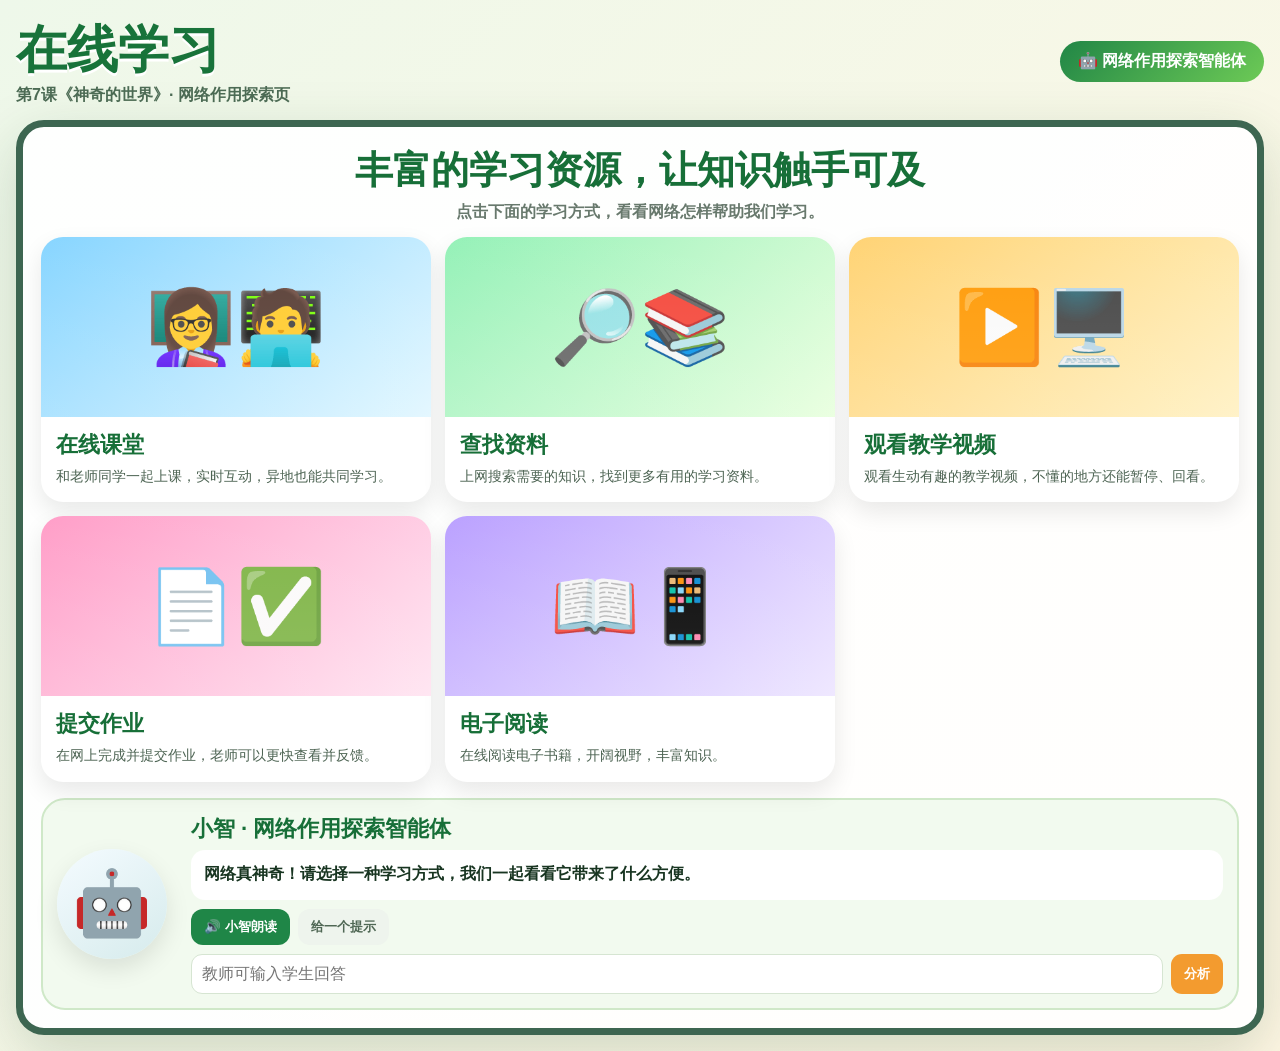
==== online-learning-agent/index.html @ 832bd80d "Add public online learning network exploration agent" ====
<!DOCTYPE html>
<html lang="zh-CN"><head><meta charset="utf-8"><meta name="viewport" content="width=device-width,initial-scale=1"><title>在线学习｜网络作用探索智能体</title><style>
*{box-sizing:border-box}body{margin:0;font-family:"Microsoft YaHei","PingFang SC",sans-serif;background:linear-gradient(135deg,#eef8ea,#fff7e4);color:#183521}.app{max-width:1500px;margin:auto;padding:16px}.head{display:flex;justify-content:space-between;align-items:center;gap:12px;flex-wrap:wrap;margin-bottom:14px}.title{font-size:clamp(30px,4vw,56px);font-weight:900;color:#18733a;text-shadow:0 3px 0 #fff}.badge{padding:10px 18px;border-radius:999px;background:linear-gradient(135deg,#218646,#6dca56);color:#fff;font-weight:900}.board{background:rgba(255,255,255,.94);border:7px solid #3d6651;border-radius:28px;padding:18px;box-shadow:0 20px 60px rgba(22,73,32,.18)}.intro{text-align:center;margin-bottom:14px}.intro h2{margin:0;color:#176f38;font-size:clamp(24px,3vw,42px)}.intro p{margin:6px 0;color:#68796d;font-weight:700}.cards{display:grid;grid-template-columns:repeat(3,minmax(0,1fr));gap:14px}.card{border:0;border-radius:22px;padding:0;overflow:hidden;cursor:pointer;background:white;box-shadow:0 10px 24px rgba(0,0,0,.09);transition:.18s;text-align:left}.card:hover{transform:translateY(-4px)}.pic{height:180px;display:grid;place-items:center;font-size:72px;position:relative}.pic:after{content:"";position:absolute;inset:0;background:linear-gradient(180deg,rgba(255,255,255,.05),rgba(255,255,255,.15))}.c1 .pic{background:linear-gradient(135deg,#81d3ff,#dff6ff)}.c2 .pic{background:linear-gradient(135deg,#8ff0b4,#e7ffdc)}.c3 .pic{background:linear-gradient(135deg,#ffd16e,#fff0bf)}.c4 .pic{background:linear-gradient(135deg,#ff99c5,#ffe2f0)}.c5 .pic{background:linear-gradient(135deg,#b79cff,#ece4ff)}.body{padding:13px 15px 15px}.name{font-size:22px;font-weight:900;color:#176f38}.desc{font-size:14px;line-height:1.6;color:#4d6453;margin-top:5px}.wide{grid-column:span 1}.agent{margin-top:16px;display:grid;grid-template-columns:120px 1fr;gap:14px;align-items:center;background:#f2faef;border:2px solid #cfe8c8;border-radius:24px;padding:14px}.robot{width:110px;height:110px;border-radius:50%;display:grid;place-items:center;background:linear-gradient(145deg,#f4fbff,#d6ebec);font-size:64px;animation:float 2.4s ease-in-out infinite;box-shadow:0 10px 24px rgba(0,0,0,.1)}@keyframes float{50%{transform:translateY(-7px)}}.agent h3{margin:0;color:#176f38;font-size:22px}.speech{margin-top:6px;padding:11px 13px;border-radius:14px;background:#fff;line-height:1.6;font-weight:700;min-height:50px}.actions{display:flex;gap:8px;flex-wrap:wrap;margin-top:9px}.actions button,.modal button{border:0;border-radius:12px;padding:9px 13px;font-weight:900;cursor:pointer;background:#1f8647;color:#fff}.actions .sub{background:#eef4ed;color:#4f6754}.answer{display:flex;gap:8px;margin-top:9px}.answer input{flex:1;min-width:0;border:1px solid #d6e5d2;border-radius:11px;padding:10px;font-size:16px}.answer button{border:0;border-radius:11px;padding:0 13px;background:#f39b2f;color:#fff;font-weight:900;cursor:pointer}.modal{display:none;margin-top:15px;background:#fff;border:2px solid #d8ead3;border-radius:22px;padding:16px}.modal.show{display:block;animation:pop .22s ease}@keyframes pop{from{opacity:0;transform:scale(.97)}to{opacity:1;transform:none}}.modal-head{display:flex;justify-content:space-between;gap:10px;align-items:center}.modal h3{margin:0;color:#176f38;font-size:24px}.visual{height:210px;border-radius:18px;margin:12px 0;display:grid;place-items:center;font-size:88px;background:linear-gradient(135deg,#eef9eb,#fff6da)}.task{padding:12px;border-radius:14px;background:#fff7dc;font-weight:800}.choices{display:grid;grid-template-columns:1fr 1fr;gap:8px;margin-top:10px}.choices button{background:#edf8e9;color:#176f38}.search{display:flex;gap:8px;margin-top:10px}.search input{flex:1;border:1px solid #d5e6d2;border-radius:11px;padding:10px}.result{margin-top:10px;padding:10px;border-radius:12px;background:#eef8ea;font-weight:800;min-height:42px}.bar{height:12px;background:#e3ebe1;border-radius:99px;overflow:hidden;margin-top:10px}.bar i{display:block;height:100%;width:0;background:#55be5d}.bar.play i{animation:prog 6s linear forwards}@keyframes prog{to{width:100%}}@media(max-width:900px){.cards{grid-template-columns:1fr 1fr}.agent{grid-template-columns:90px 1fr}.robot{width:82px;height:82px;font-size:48px}}@media(max-width:560px){.cards{grid-template-columns:1fr}.agent{grid-template-columns:1fr;text-align:center}.robot{margin:auto}.choices{grid-template-columns:1fr}}
</style></head><body><div class="app"><div class="head"><div><div class="title">在线学习</div><div style="font-weight:900;color:#4c6b54">第7课《神奇的世界》· 网络作用探索页</div></div><div class="badge">🤖 网络作用探索智能体</div></div><div class="board"><div class="intro"><h2>丰富的学习资源，让知识触手可及</h2><p>点击下面的学习方式，看看网络怎样帮助我们学习。</p></div><div class="cards">
<button class="card c1" data-task="class"><div class="pic">👩‍🏫🧑‍💻</div><div class="body"><div class="name">在线课堂</div><div class="desc">和老师同学一起上课，实时互动，异地也能共同学习。</div></div></button>
<button class="card c2" data-task="search"><div class="pic">🔎📚</div><div class="body"><div class="name">查找资料</div><div class="desc">上网搜索需要的知识，找到更多有用的学习资料。</div></div></button>
<button class="card c3" data-task="video"><div class="pic">▶️🖥️</div><div class="body"><div class="name">观看教学视频</div><div class="desc">观看生动有趣的教学视频，不懂的地方还能暂停、回看。</div></div></button>
<button class="card c4" data-task="homework"><div class="pic">📄✅</div><div class="body"><div class="name">提交作业</div><div class="desc">在网上完成并提交作业，老师可以更快查看并反馈。</div></div></button>
<button class="card c5" data-task="reading"><div class="pic">📖📱</div><div class="body"><div class="name">电子阅读</div><div class="desc">在线阅读电子书籍，开阔视野，丰富知识。</div></div></button></div>
<div class="agent"><div class="robot">🤖</div><div><h3>小智 · 网络作用探索智能体</h3><div class="speech" id="speech">网络真神奇！请选择一种学习方式，我们一起看看它带来了什么方便。</div><div class="actions"><button id="speak">🔊 小智朗读</button><button class="sub" id="hint">给一个提示</button></div><div class="answer"><input id="answer" placeholder="教师可输入学生回答"><button id="analyze">分析</button></div></div></div>
<div class="modal" id="modal"><div class="modal-head"><h3 id="mTitle">在线课堂</h3><button id="close">关闭</button></div><div class="visual" id="visual">👩‍🏫🧑‍💻</div><div class="task" id="taskText"></div><div id="interactive"></div><div class="result" id="result">请完成小任务。</div></div></div></div>
<script>
(()=>{const modal=document.querySelector('#modal'),title=document.querySelector('#mTitle'),visual=document.querySelector('#visual'),task=document.querySelector('#taskText'),box=document.querySelector('#interactive'),result=document.querySelector('#result'),speech=document.querySelector('#speech');let current='';const data={class:{title:'在线课堂',icon:'👩‍🏫🧑‍💻',say:'在线课堂让我们隔着屏幕也能一起上课、交流。你发现它最大的方便是什么？',task:'判断：下面哪些说法体现了在线课堂的作用？',html:'<div class="choices"><button data-ok="1">实时互动</button><button data-ok="0">只能看不能说</button><button data-ok="1">异地也能一起学习</button><button data-ok="0">必须在同一教室</button></div>'},search:{title:'查找资料',icon:'🔎📚',say:'网络像一座巨大的知识库。输入一个关键词，我来模拟帮你查找资料。',task:'输入一个学习关键词。',html:'<div class="search"><input id="q" placeholder="如：宇宙、动物、科学"><button id="go">搜索</button></div>'},video:{title:'观看教学视频',icon:'▶️🖥️',say:'教学视频可以暂停、回看，帮助我们把不懂的地方再学一遍。',task:'点击播放，观察进度条。',html:'<button id="play">▶ 播放模拟视频</button><div class="bar" id="bar"><i></i></div>'},homework:{title:'提交作业',icon:'📄✅',say:'网络还能帮助我们提交作业，老师也能更快反馈。',task:'模拟提交一次作业。',html:'<button id="submit">提交作业</button>'},reading:{title:'电子阅读',icon:'📖📱',say:'电子阅读让我们随时打开电子书，查阅内容、开阔视野。',task:'点击翻页，体验电子阅读。',html:'<button id="flip">翻到下一页</button>'}};function say(t,voice=false){speech.textContent=t;if(voice&&speechSynthesis){speechSynthesis.cancel();const u=new SpeechSynthesisUtterance(t);u.lang='zh-CN';u.rate=.95;speechSynthesis.speak(u)}}function open(k){current=k;const d=data[k];title.textContent=d.title;visual.textContent=d.icon;task.textContent=d.task;box.innerHTML=d.html;result.textContent='请完成小任务。';modal.classList.add('show');say(d.say);bind(k)}function bind(k){box.querySelectorAll('[data-ok]').forEach(b=>b.onclick=()=>{result.textContent=b.dataset.ok==='1'?'判断正确！请再说说为什么它让学习更方便。':'再想一想：网络学习可以实时互动，也能突破地点限制。'});if(k==='search')box.querySelector('#go').onclick=()=>{const q=box.querySelector('#q').value.trim();result.textContent=q?'已找到：'+q+'·图文资料、'+q+'·学习视频、'+q+'·知识百科。':'请先输入一个关键词。'};if(k==='video')box.querySelector('#play').onclick=()=>{const bar=box.querySelector('#bar');bar.classList.remove('play');void bar.offsetWidth;bar.classList.add('play');result.textContent='模拟播放中：不懂的地方可以暂停、回看。'};if(k==='homework')box.querySelector('#submit').onclick=()=>result.textContent='✓ 提交成功！网络让作业提交更方便，反馈更及时。';if(k==='reading')box.querySelector('#flip').onclick=()=>{visual.textContent='📱📖✨';result.textContent='已翻到下一页！电子阅读能帮助我们阅读更多内容。'}}document.querySelectorAll('[data-task]').forEach(b=>b.onclick=()=>open(b.dataset.task));document.querySelector('#close').onclick=()=>modal.classList.remove('show');document.querySelector('#speak').onclick=()=>say(speech.textContent,true);document.querySelector('#hint').onclick=()=>say('可以从“在线课堂、查找资料、教学视频、提交作业、电子阅读”中选一个具体例子，说清楚它带来的方便。');document.querySelector('#analyze').onclick=()=>{const t=document.querySelector('#answer').value.trim();if(!t)return say('请先输入一条学生回答。');const a=/课堂|资料|搜索|视频|作业|阅读|电子书|网络/.test(t),b=/方便|及时|互动|学习|知识|查找|回看|提交|视野|交流|省时/.test(t);say(a&&b?'回答达标：既有具体功能，也说清了网络带来的学习便利。':a?'已经说出具体功能，再补一句它带来了什么方便。':b?'已经说到作用，再补一个具体功能作为例子。':'可以从五种学习方式中选一个具体例子来说明。')};})();
</script></body></html>
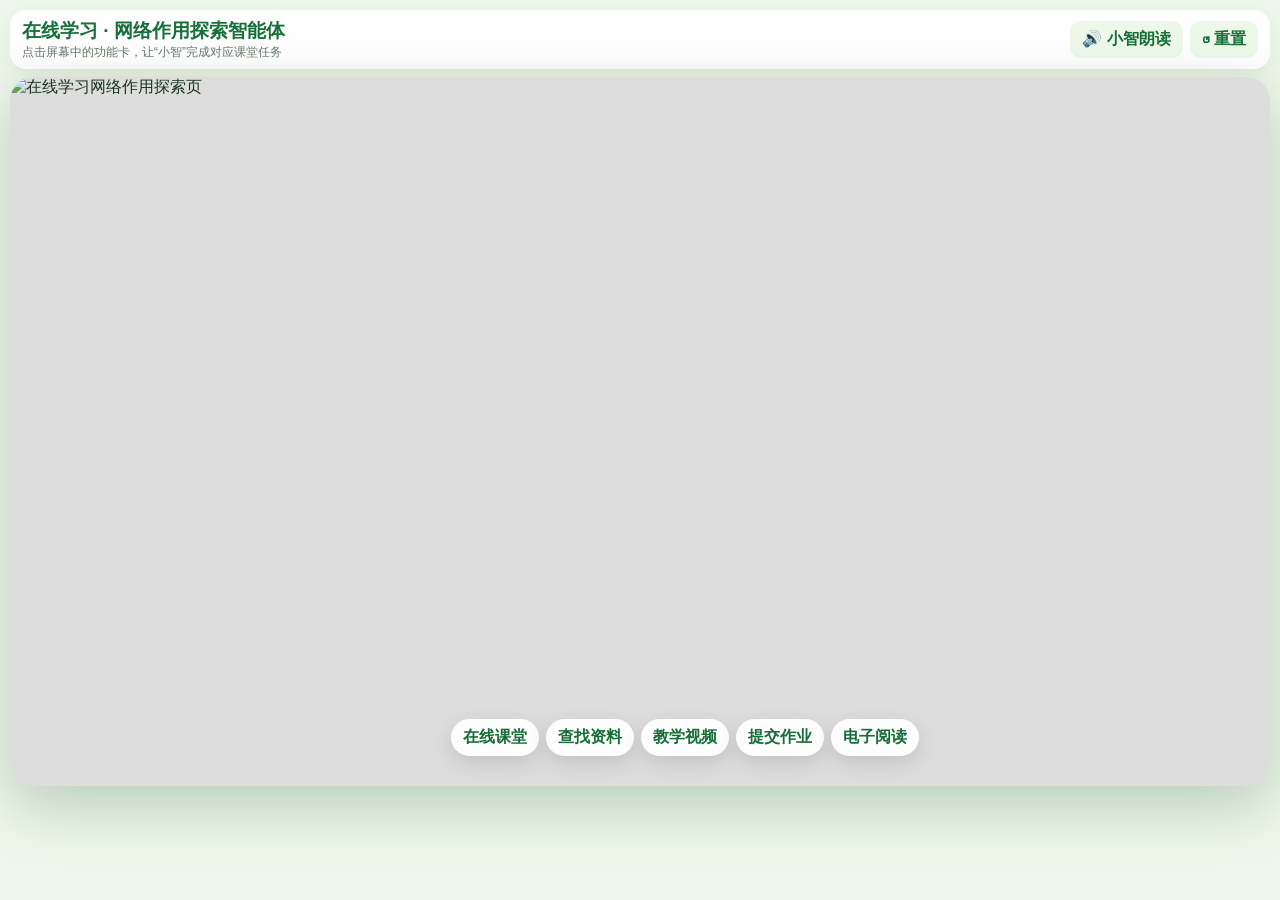
==== commit 61995ebe: "Update online learning agent with embedded images" ====
--- a/online-learning-agent/index.html
+++ b/online-learning-agent/index.html
@@ -1,14 +1,5 @@
-<!DOCTYPE html>
-<html lang="zh-CN"><head><meta charset="utf-8"><meta name="viewport" content="width=device-width,initial-scale=1"><title>在线学习｜网络作用探索智能体</title><style>
-*{box-sizing:border-box}body{margin:0;font-family:"Microsoft YaHei","PingFang SC",sans-serif;background:linear-gradient(135deg,#eef8ea,#fff7e4);color:#183521}.app{max-width:1500px;margin:auto;padding:16px}.head{display:flex;justify-content:space-between;align-items:center;gap:12px;flex-wrap:wrap;margin-bottom:14px}.title{font-size:clamp(30px,4vw,56px);font-weight:900;color:#18733a;text-shadow:0 3px 0 #fff}.badge{padding:10px 18px;border-radius:999px;background:linear-gradient(135deg,#218646,#6dca56);color:#fff;font-weight:900}.board{background:rgba(255,255,255,.94);border:7px solid #3d6651;border-radius:28px;padding:18px;box-shadow:0 20px 60px rgba(22,73,32,.18)}.intro{text-align:center;margin-bottom:14px}.intro h2{margin:0;color:#176f38;font-size:clamp(24px,3vw,42px)}.intro p{margin:6px 0;color:#68796d;font-weight:700}.cards{display:grid;grid-template-columns:repeat(3,minmax(0,1fr));gap:14px}.card{border:0;border-radius:22px;padding:0;overflow:hidden;cursor:pointer;background:white;box-shadow:0 10px 24px rgba(0,0,0,.09);transition:.18s;text-align:left}.card:hover{transform:translateY(-4px)}.pic{height:180px;display:grid;place-items:center;font-size:72px;position:relative}.pic:after{content:"";position:absolute;inset:0;background:linear-gradient(180deg,rgba(255,255,255,.05),rgba(255,255,255,.15))}.c1 .pic{background:linear-gradient(135deg,#81d3ff,#dff6ff)}.c2 .pic{background:linear-gradient(135deg,#8ff0b4,#e7ffdc)}.c3 .pic{background:linear-gradient(135deg,#ffd16e,#fff0bf)}.c4 .pic{background:linear-gradient(135deg,#ff99c5,#ffe2f0)}.c5 .pic{background:linear-gradient(135deg,#b79cff,#ece4ff)}.body{padding:13px 15px 15px}.name{font-size:22px;font-weight:900;color:#176f38}.desc{font-size:14px;line-height:1.6;color:#4d6453;margin-top:5px}.wide{grid-column:span 1}.agent{margin-top:16px;display:grid;grid-template-columns:120px 1fr;gap:14px;align-items:center;background:#f2faef;border:2px solid #cfe8c8;border-radius:24px;padding:14px}.robot{width:110px;height:110px;border-radius:50%;display:grid;place-items:center;background:linear-gradient(145deg,#f4fbff,#d6ebec);font-size:64px;animation:float 2.4s ease-in-out infinite;box-shadow:0 10px 24px rgba(0,0,0,.1)}@keyframes float{50%{transform:translateY(-7px)}}.agent h3{margin:0;color:#176f38;font-size:22px}.speech{margin-top:6px;padding:11px 13px;border-radius:14px;background:#fff;line-height:1.6;font-weight:700;min-height:50px}.actions{display:flex;gap:8px;flex-wrap:wrap;margin-top:9px}.actions button,.modal button{border:0;border-radius:12px;padding:9px 13px;font-weight:900;cursor:pointer;background:#1f8647;color:#fff}.actions .sub{background:#eef4ed;color:#4f6754}.answer{display:flex;gap:8px;margin-top:9px}.answer input{flex:1;min-width:0;border:1px solid #d6e5d2;border-radius:11px;padding:10px;font-size:16px}.answer button{border:0;border-radius:11px;padding:0 13px;background:#f39b2f;color:#fff;font-weight:900;cursor:pointer}.modal{display:none;margin-top:15px;background:#fff;border:2px solid #d8ead3;border-radius:22px;padding:16px}.modal.show{display:block;animation:pop .22s ease}@keyframes pop{from{opacity:0;transform:scale(.97)}to{opacity:1;transform:none}}.modal-head{display:flex;justify-content:space-between;gap:10px;align-items:center}.modal h3{margin:0;color:#176f38;font-size:24px}.visual{height:210px;border-radius:18px;margin:12px 0;display:grid;place-items:center;font-size:88px;background:linear-gradient(135deg,#eef9eb,#fff6da)}.task{padding:12px;border-radius:14px;background:#fff7dc;font-weight:800}.choices{display:grid;grid-template-columns:1fr 1fr;gap:8px;margin-top:10px}.choices button{background:#edf8e9;color:#176f38}.search{display:flex;gap:8px;margin-top:10px}.search input{flex:1;border:1px solid #d5e6d2;border-radius:11px;padding:10px}.result{margin-top:10px;padding:10px;border-radius:12px;background:#eef8ea;font-weight:800;min-height:42px}.bar{height:12px;background:#e3ebe1;border-radius:99px;overflow:hidden;margin-top:10px}.bar i{display:block;height:100%;width:0;background:#55be5d}.bar.play i{animation:prog 6s linear forwards}@keyframes prog{to{width:100%}}@media(max-width:900px){.cards{grid-template-columns:1fr 1fr}.agent{grid-template-columns:90px 1fr}.robot{width:82px;height:82px;font-size:48px}}@media(max-width:560px){.cards{grid-template-columns:1fr}.agent{grid-template-columns:1fr;text-align:center}.robot{margin:auto}.choices{grid-template-columns:1fr}}
-</style></head><body><div class="app"><div class="head"><div><div class="title">在线学习</div><div style="font-weight:900;color:#4c6b54">第7课《神奇的世界》· 网络作用探索页</div></div><div class="badge">🤖 网络作用探索智能体</div></div><div class="board"><div class="intro"><h2>丰富的学习资源，让知识触手可及</h2><p>点击下面的学习方式，看看网络怎样帮助我们学习。</p></div><div class="cards">
-<button class="card c1" data-task="class"><div class="pic">👩‍🏫🧑‍💻</div><div class="body"><div class="name">在线课堂</div><div class="desc">和老师同学一起上课，实时互动，异地也能共同学习。</div></div></button>
-<button class="card c2" data-task="search"><div class="pic">🔎📚</div><div class="body"><div class="name">查找资料</div><div class="desc">上网搜索需要的知识，找到更多有用的学习资料。</div></div></button>
-<button class="card c3" data-task="video"><div class="pic">▶️🖥️</div><div class="body"><div class="name">观看教学视频</div><div class="desc">观看生动有趣的教学视频，不懂的地方还能暂停、回看。</div></div></button>
-<button class="card c4" data-task="homework"><div class="pic">📄✅</div><div class="body"><div class="name">提交作业</div><div class="desc">在网上完成并提交作业，老师可以更快查看并反馈。</div></div></button>
-<button class="card c5" data-task="reading"><div class="pic">📖📱</div><div class="body"><div class="name">电子阅读</div><div class="desc">在线阅读电子书籍，开阔视野，丰富知识。</div></div></button></div>
-<div class="agent"><div class="robot">🤖</div><div><h3>小智 · 网络作用探索智能体</h3><div class="speech" id="speech">网络真神奇！请选择一种学习方式，我们一起看看它带来了什么方便。</div><div class="actions"><button id="speak">🔊 小智朗读</button><button class="sub" id="hint">给一个提示</button></div><div class="answer"><input id="answer" placeholder="教师可输入学生回答"><button id="analyze">分析</button></div></div></div>
-<div class="modal" id="modal"><div class="modal-head"><h3 id="mTitle">在线课堂</h3><button id="close">关闭</button></div><div class="visual" id="visual">👩‍🏫🧑‍💻</div><div class="task" id="taskText"></div><div id="interactive"></div><div class="result" id="result">请完成小任务。</div></div></div></div>
-<script>
-(()=>{const modal=document.querySelector('#modal'),title=document.querySelector('#mTitle'),visual=document.querySelector('#visual'),task=document.querySelector('#taskText'),box=document.querySelector('#interactive'),result=document.querySelector('#result'),speech=document.querySelector('#speech');let current='';const data={class:{title:'在线课堂',icon:'👩‍🏫🧑‍💻',say:'在线课堂让我们隔着屏幕也能一起上课、交流。你发现它最大的方便是什么？',task:'判断：下面哪些说法体现了在线课堂的作用？',html:'<div class="choices"><button data-ok="1">实时互动</button><button data-ok="0">只能看不能说</button><button data-ok="1">异地也能一起学习</button><button data-ok="0">必须在同一教室</button></div>'},search:{title:'查找资料',icon:'🔎📚',say:'网络像一座巨大的知识库。输入一个关键词，我来模拟帮你查找资料。',task:'输入一个学习关键词。',html:'<div class="search"><input id="q" placeholder="如：宇宙、动物、科学"><button id="go">搜索</button></div>'},video:{title:'观看教学视频',icon:'▶️🖥️',say:'教学视频可以暂停、回看，帮助我们把不懂的地方再学一遍。',task:'点击播放，观察进度条。',html:'<button id="play">▶ 播放模拟视频</button><div class="bar" id="bar"><i></i></div>'},homework:{title:'提交作业',icon:'📄✅',say:'网络还能帮助我们提交作业，老师也能更快反馈。',task:'模拟提交一次作业。',html:'<button id="submit">提交作业</button>'},reading:{title:'电子阅读',icon:'📖📱',say:'电子阅读让我们随时打开电子书，查阅内容、开阔视野。',task:'点击翻页，体验电子阅读。',html:'<button id="flip">翻到下一页</button>'}};function say(t,voice=false){speech.textContent=t;if(voice&&speechSynthesis){speechSynthesis.cancel();const u=new SpeechSynthesisUtterance(t);u.lang='zh-CN';u.rate=.95;speechSynthesis.speak(u)}}function open(k){current=k;const d=data[k];title.textContent=d.title;visual.textContent=d.icon;task.textContent=d.task;box.innerHTML=d.html;result.textContent='请完成小任务。';modal.classList.add('show');say(d.say);bind(k)}function bind(k){box.querySelectorAll('[data-ok]').forEach(b=>b.onclick=()=>{result.textContent=b.dataset.ok==='1'?'判断正确！请再说说为什么它让学习更方便。':'再想一想：网络学习可以实时互动，也能突破地点限制。'});if(k==='search')box.querySelector('#go').onclick=()=>{const q=box.querySelector('#q').value.trim();result.textContent=q?'已找到：'+q+'·图文资料、'+q+'·学习视频、'+q+'·知识百科。':'请先输入一个关键词。'};if(k==='video')box.querySelector('#play').onclick=()=>{const bar=box.querySelector('#bar');bar.classList.remove('play');void bar.offsetWidth;bar.classList.add('play');result.textContent='模拟播放中：不懂的地方可以暂停、回看。'};if(k==='homework')box.querySelector('#submit').onclick=()=>result.textContent='✓ 提交成功！网络让作业提交更方便，反馈更及时。';if(k==='reading')box.querySelector('#flip').onclick=()=>{visual.textContent='📱📖✨';result.textContent='已翻到下一页！电子阅读能帮助我们阅读更多内容。'}}document.querySelectorAll('[data-task]').forEach(b=>b.onclick=()=>open(b.dataset.task));document.querySelector('#close').onclick=()=>modal.classList.remove('show');document.querySelector('#speak').onclick=()=>say(speech.textContent,true);document.querySelector('#hint').onclick=()=>say('可以从“在线课堂、查找资料、教学视频、提交作业、电子阅读”中选一个具体例子，说清楚它带来的方便。');document.querySelector('#analyze').onclick=()=>{const t=document.querySelector('#answer').value.trim();if(!t)return say('请先输入一条学生回答。');const a=/课堂|资料|搜索|视频|作业|阅读|电子书|网络/.test(t),b=/方便|及时|互动|学习|知识|查找|回看|提交|视野|交流|省时/.test(t);say(a&&b?'回答达标：既有具体功能，也说清了网络带来的学习便利。':a?'已经说出具体功能，再补一句它带来了什么方便。':b?'已经说到作用，再补一个具体功能作为例子。':'可以从五种学习方式中选一个具体例子来说明。')};})();
+<!DOCTYPE html><html lang="zh-CN"><head><meta charset="utf-8"><meta name="viewport" content="width=device-width,initial-scale=1,maximum-scale=1"><title>在线学习｜网络作用探索智能体</title><style>
+:root{--g:#1b8a46;--g2:#6bc959;--o:#ff9e31;--ink:#183521;--glass:rgba(255,255,255,.95);--line:rgba(106,190,92,.5)}*{box-sizing:border-box}html,body{margin:0;background:#eef7eb;font-family:"Microsoft YaHei","PingFang SC",sans-serif;color:var(--ink)}button,input{font:inherit}.app{max-width:1680px;margin:auto;padding:10px}.toolbar{display:flex;justify-content:space-between;gap:10px;align-items:center;flex-wrap:wrap;padding:8px 12px;margin-bottom:8px;border-radius:16px;background:#fffffff0;box-shadow:0 6px 20px #0000000f}.title{font-weight:900;color:#16703a;font-size:19px}.sub{font-size:12px;color:#67786c}.actions{display:flex;gap:7px}.actions button{border:0;border-radius:11px;padding:8px 12px;background:#edf8e9;color:#176f38;font-weight:800;cursor:pointer}.stage{position:relative;width:100%;aspect-ratio:16/9;overflow:hidden;border-radius:24px;box-shadow:0 20px 60px #1649203d;background:#ddd}.bg{position:absolute;inset:0;width:100%;height:100%;object-fit:cover}.hotspot{position:absolute;z-index:6;border:3px solid transparent;border-radius:18px;background:#ffffff00;cursor:pointer;transition:.18s}.hotspot:hover,.hotspot:focus-visible{border-color:#ffe15ceb;box-shadow:0 0 0 7px #ffe15c38;outline:none}.hotspot.active{border-color:#ffe35d;box-shadow:0 0 0 8px #ffe35d38}.robot-hot{position:absolute;right:1.5%;top:43%;width:15%;height:34%;z-index:7;border:0;background:transparent;cursor:pointer;border-radius:50%;animation:rp 1.6s infinite}@keyframes rp{50%{filter:drop-shadow(0 0 22px #8ef277)}}.panel{position:absolute;z-index:20;right:18%;top:18%;width:34%;min-height:55%;background:var(--glass);backdrop-filter:blur(16px);border:2px solid var(--line);border-radius:24px;padding:16px;box-shadow:0 18px 52px #10421b40;display:none}.panel.show{display:block;animation:pop .27s ease}@keyframes pop{from{opacity:0;transform:translateY(12px) scale(.96)}to{opacity:1;transform:none}}.panel-head{display:flex;align-items:center;justify-content:space-between;gap:10px;margin-bottom:8px}.agent-id{display:flex;gap:10px;align-items:center}.orb{width:48px;height:48px;border-radius:50%;position:relative;background:radial-gradient(circle at 35% 30%,#efffff,#43e3c1 42%,#0b7a59 76%)}.orb:before,.orb:after{content:"";position:absolute;top:17px;width:7px;height:9px;border-radius:50%;background:#0b3540;animation:blink 4s infinite}.orb:before{left:11px}.orb:after{right:11px}@keyframes blink{0%,44%,48%,100%{transform:scaleY(1)}46%{transform:scaleY(.1)}}.agent-name{font-weight:900;color:#14723a;font-size:17px}.agent-role{font-size:11px;color:#68796c}.close{width:36px;height:36px;border-radius:50%;border:0;background:#eef4ed;font-size:20px;font-weight:900;cursor:pointer}.speech{padding:12px;border-radius:14px;background:#eff9ec;line-height:1.6;font-weight:700;min-height:64px}.task-card{margin-top:10px;padding:12px;border-radius:15px;background:#fff7df;border:1px solid #f1d88a}.task-title{font-weight:900;color:#795d16;margin-bottom:7px}.task-image{width:100%;height:150px;object-fit:cover;border-radius:12px;background:white;display:block;margin-bottom:9px}.options{display:grid;grid-template-columns:1fr 1fr;gap:8px}.options button,.main-btn{border:0;border-radius:12px;min-height:42px;padding:8px 10px;font-weight:900;cursor:pointer}.options button{background:#eef8ea;color:#166f39}.options button.correct{background:#e8f8e6}.options button.wrong{background:#fff1df;color:#a05716}.main-btn{background:linear-gradient(135deg,var(--g),var(--g2));color:#fff}.answer{display:flex;gap:7px;margin-top:10px}.answer input{min-width:0;flex:1;border:1px solid #d5e6d2;border-radius:11px;padding:10px}.answer button{border:0;border-radius:11px;padding:0 12px;background:var(--o);color:#fff;font-weight:900;cursor:pointer}.result{margin-top:8px;padding:10px;border-radius:12px;background:#f5fbf3;min-height:42px;font-size:13px;font-weight:700}.searchbox{display:flex;gap:7px}.searchbox input{min-width:0;flex:1;border:1px solid #d8e7d4;border-radius:11px;padding:10px}.searchbox button{border:0;border-radius:11px;background:#20a451;color:white;font-weight:900;padding:0 12px}.chips{display:flex;gap:7px;flex-wrap:wrap;margin-top:9px}.chip{border-radius:999px;padding:7px 10px;background:#edf8e9;color:#176d37;font-weight:800}.video-demo{height:100px;border-radius:12px;background:linear-gradient(135deg,#78c7ff,#dff5ff);display:grid;place-items:center}.play{width:56px;height:56px;border-radius:50%;border:0;background:#fffffff2;font-size:26px;color:#249856;cursor:pointer}.progress{height:9px;border-radius:999px;background:#d9e5d9;overflow:hidden;margin-top:9px}.progress i{display:block;width:0;height:100%;background:#53be5d}.progress.playing i{animation:prog 6s linear forwards}@keyframes prog{to{width:100%}}.book{height:110px;border-radius:12px;background:#f7f0dc;display:grid;grid-template-columns:1fr 1fr;gap:3px;padding:9px}.book .page{background:white;border-radius:8px;padding:8px;font-size:11px;line-height:1.5}.upload{border:2px dashed #a9d1a6;border-radius:14px;padding:12px;text-align:center;background:#fbfffa}.quick{position:absolute;z-index:18;left:35%;bottom:4.2%;display:flex;gap:7px;flex-wrap:wrap}.quick button{border:0;border-radius:999px;padding:8px 12px;background:#fffffff0;color:#166d37;font-weight:900;cursor:pointer;box-shadow:0 7px 20px #0000001f}.quick button.active{background:#ffe67c;color:#6a5211}.toast{position:absolute;left:50%;bottom:1.6%;transform:translateX(-50%);z-index:40;background:#183521ef;color:white;padding:10px 15px;border-radius:12px;font-weight:800;display:none}.toast.show{display:block}@media(max-width:900px){.panel{right:13%;width:43%;top:14%}.quick{left:24%}}@media(max-width:650px){.sub{display:none}.panel{right:2%;width:58%;top:9%;padding:10px}.agent-role{display:none}.speech{font-size:12px}.options{grid-template-columns:1fr}.quick{left:8%;bottom:2%}.task-image{height:90px}}
+</style></head><body><div class="app"><div class="toolbar"><div><div class="title">在线学习 · 网络作用探索智能体</div><div class="sub">点击屏幕中的功能卡，让“小智”完成对应课堂任务</div></div><div class="actions"><button id="speak">🔊 小智朗读</button><button id="reset">↺ 重置</button></div></div><div class="stage"><img class="bg" id="bg" alt="在线学习网络作用探索页"><button class="hotspot" data-task="class" style="left:22.8%;top:44.6%;width:18%;height:19%"></button><button class="hotspot" data-task="search" style="left:41.8%;top:44.6%;width:18%;height:19%"></button><button class="hotspot" data-task="video" style="left:60.7%;top:44.6%;width:18%;height:19%"></button><button class="hotspot" data-task="homework" style="left:22.7%;top:64.5%;width:27.1%;height:19.2%"></button><button class="hotspot" data-task="reading" style="left:50.5%;top:64.5%;width:28.1%;height:19.2%"></button><button class="robot-hot" id="robotHot"></button><div class="quick"><button data-open="class">在线课堂</button><button data-open="search">查找资料</button><button data-open="video">教学视频</button><button data-open="homework">提交作业</button><button data-open="reading">电子阅读</button></div><section class="panel" id="panel" aria-live="polite"><div class="panel-head"><div class="agent-id"><div class="orb"></div><div><div class="agent-name" id="agentName">网络作用探索智能体 · 小智</div><div class="agent-role" id="agentRole">点击功能卡 · 发现网络作用 · 即时反馈</div></div></div><button class="close" id="close">×</button></div><div class="speech" id="speech">网络真神奇！请点一项功能，我们一起看看网络怎样帮助学习。</div><div id="taskArea"></div><div class="answer"><input id="answer" placeholder="教师可输入学生回答"><button id="analyze">分析</button></div><div class="result" id="result">评价标准：说出具体功能 + 说明它带来的学习便利。</div></section><div class="toast" id="toast"></div></div></div><script src="bg.js"></script><script src="thumbs.js"></script><script>
+(()=>{document.querySelector('#bg').src=window.BG;const panel=document.querySelector('#panel'),speech=document.querySelector('#speech'),taskArea=document.querySelector('#taskArea'),result=document.querySelector('#result'),answer=document.querySelector('#answer'),toast=document.querySelector('#toast');let timer=null;const imgs=window.THUMBS;const tasks={class:{name:'在线课堂智能体',role:'实时互动 · 共同学习',speech:'在线课堂让老师和同学隔着屏幕也能一起上课、交流。你发现它最大的方便是什么？',html:()=>`<div class="task-card"><img class="task-image" src="${imgs.class}"><div class="task-title">小任务：在线课堂最突出地体现了什么？</div><div class="options"><button data-opt="yes">实时互动</button><button data-opt="no">只能看不能说</button><button data-opt="yes">异地也能共同学习</button><button data-opt="no">必须在同一教室</button></div></div>`},search:{name:'资料检索智能体',role:'关键词搜索 · 信息筛选',speech:'网络像一座巨大的知识库。输入一个关键词，我来模拟帮你查找学习资料。',html:()=>`<div class="task-card"><img class="task-image" src="${imgs.search}"><div class="task-title">模拟查找资料</div><div class="searchbox"><input id="searchInput" placeholder="例如：宇宙、动物、科学"><button id="doSearch">搜索</button></div><div class="chips" id="searchResult"><span class="chip">宇宙知识</span><span class="chip">动物世界</span><span class="chip">科学实验</span></div></div>`},video:{name:'视频学习智能体',role:'观看视频 · 重点提取',speech:'教学视频可以暂停、回看，帮助我们把不懂的地方再学一遍。点击播放试一试。',html:()=>`<div class="task-card"><img class="task-image" src="${imgs.video}"><div class="task-title">模拟教学视频</div><div class="video-demo"><button class="play" id="playVideo">▶</button></div><div class="progress" id="progress"><i></i></div></div>`},homework:{name:'作业提交智能体',role:'在线提交 · 快速反馈',speech:'网络还能帮助我们提交作业。完成以后，老师可以更快地看到并反馈。',html:()=>`<div class="task-card"><img class="task-image" src="${imgs.homework}"><div class="task-title">模拟提交作业</div><div class="upload">📄 我的作业：网络让学习更方便<br><button class="main-btn" id="submitWork" style="margin-top:8px">提交作业</button><div id="workStatus" style="margin-top:7px;font-weight:900;color:#17733a">等待提交</div></div></div>`},reading:{name:'电子阅读智能体',role:'在线阅读 · 开阔视野',speech:'电子阅读让我们随时打开电子书籍，查阅内容、拓宽视野。点击翻页看看。',html:()=>`<div class="task-card"><img class="task-image" src="${imgs.reading}"><div class="task-title">电子阅读体验</div><div class="book"><div class="page"><b>第一页</b><br>互联网让知识更容易获取。</div><div class="page"><b>第二页</b><br>我们也要选择可靠的信息。</div></div><button class="main-btn" id="flipBook" style="margin-top:8px">翻一页</button></div>`}};function say(t,v=false){speech.textContent=t;if(v&&'speechSynthesis'in window){speechSynthesis.cancel();const u=new SpeechSynthesisUtterance(t);u.lang='zh-CN';u.rate=.95;speechSynthesis.speak(u)}}function toastMsg(t){toast.textContent=t;toast.classList.add('show');setTimeout(()=>toast.classList.remove('show'),1300)}function openTask(k){const t=tasks[k];panel.classList.add('show');agentName.textContent=t.name;agentRole.textContent=t.role;say(t.speech);taskArea.innerHTML=t.html();result.textContent='评价标准：说出具体功能 + 说明它带来的学习便利。';document.querySelectorAll('.hotspot').forEach(x=>x.classList.toggle('active',x.dataset.task===k));document.querySelectorAll('.quick button').forEach(x=>x.classList.toggle('active',x.dataset.open===k));bind(k)}function bind(k){taskArea.querySelectorAll('[data-opt]').forEach(b=>b.addEventListener('click',()=>{if(b.dataset.opt==='yes'){b.classList.add('correct');result.textContent='判断正确！再说一说：为什么它能让学习更方便？'}else{b.classList.add('wrong');result.textContent='再想一想：在线课堂可以实时互动，也能突破地点限制。'}}));if(k==='search')doSearch?.addEventListener('click',()=>{const q=searchInput.value.trim();if(!q){result.textContent='请输入一个学习关键词。';return}searchResult.innerHTML=`<span class="chip">${q}·图文资料</span><span class="chip">${q}·学习视频</span><span class="chip">${q}·知识百科</span>`;result.textContent='找到了不同类型的学习资料。还要学会判断哪些信息可靠。'});if(k==='video')playVideo?.addEventListener('click',()=>{progress.classList.remove('playing');void progress.offsetWidth;progress.classList.add('playing');result.textContent='模拟播放中：不懂的地方可以暂停、回看。';clearTimeout(timer);timer=setTimeout(()=>result.textContent='播放结束。请说说教学视频给学习带来了什么方便？',6100)});if(k==='homework')submitWork?.addEventListener('click',()=>{workStatus.textContent='✓ 提交成功';result.textContent='提交成功！网络让作业提交更方便，也让老师反馈更及时。'});if(k==='reading')flipBook?.addEventListener('click',()=>{result.textContent='翻页成功。电子阅读让我们在一个设备上阅读更多内容，开阔视野。';toastMsg('已翻到下一页')})}document.querySelectorAll('.hotspot[data-task]').forEach(b=>b.addEventListener('click',()=>openTask(b.dataset.task)));document.querySelectorAll('.quick button').forEach(b=>b.addEventListener('click',()=>openTask(b.dataset.open)));robotHot.addEventListener('click',()=>{panel.classList.add('show');say('网络真神奇！请点一项功能，我们一起看看网络怎样帮助学习。',true)});close.addEventListener('click',()=>panel.classList.remove('show'));speak.addEventListener('click',()=>say(speech.textContent,true));reset.addEventListener('click',()=>location.reload());analyze.addEventListener('click',()=>{const t=answer.value.trim();if(!t){result.textContent='请先输入一条学生回答。';return}const a=/课堂|资料|搜索|视频|作业|阅读|电子书|网络/.test(t),b=/方便|及时|互动|学习|知识|查找|回看|提交|视野|交流|省时/.test(t);result.textContent=a&&b?'回答达标：既有具体功能，也说清了网络带来的学习便利。':a?'已经说出具体功能，再补一句它带来了什么方便。':b?'已经说到作用，再补一个具体功能作为例子。':'可以从“在线课堂、查找资料、教学视频、提交作业、电子阅读”中选一个例子。'});panel.classList.add('show')})();
 </script></body></html>
